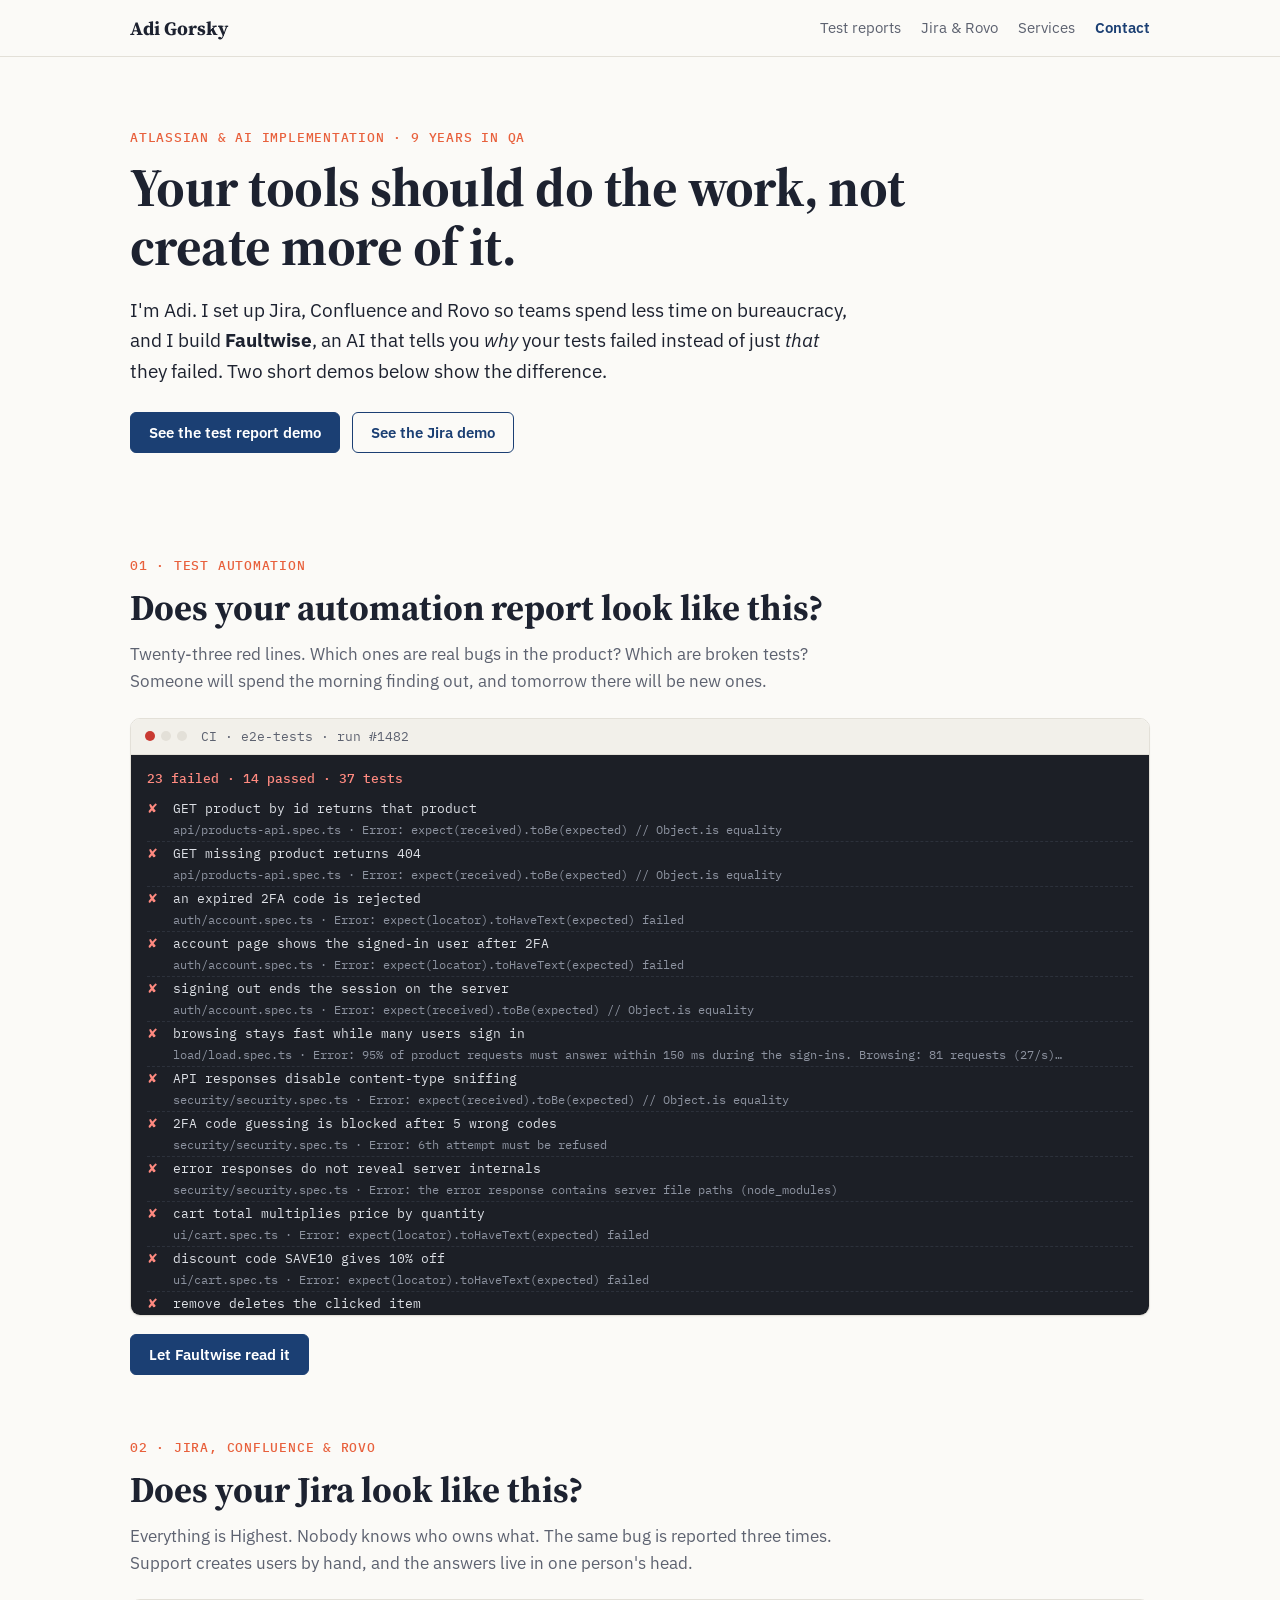
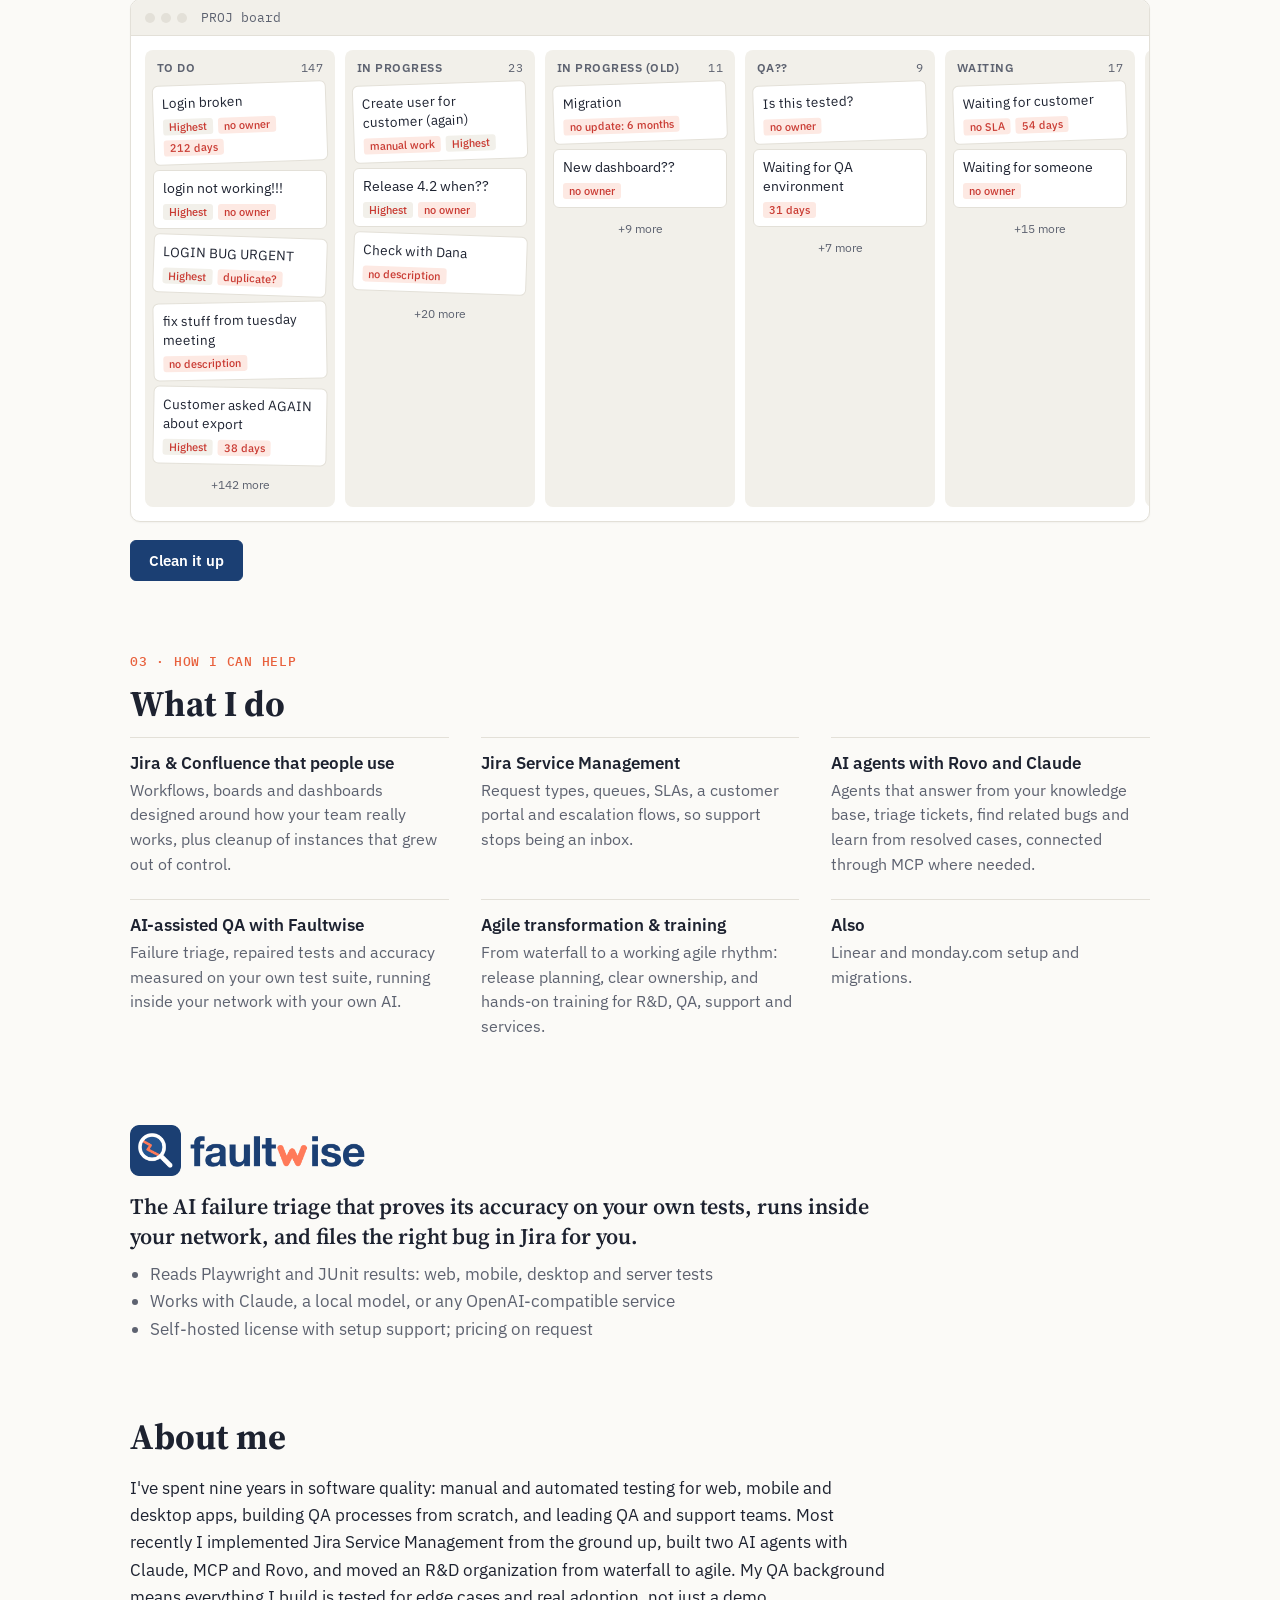
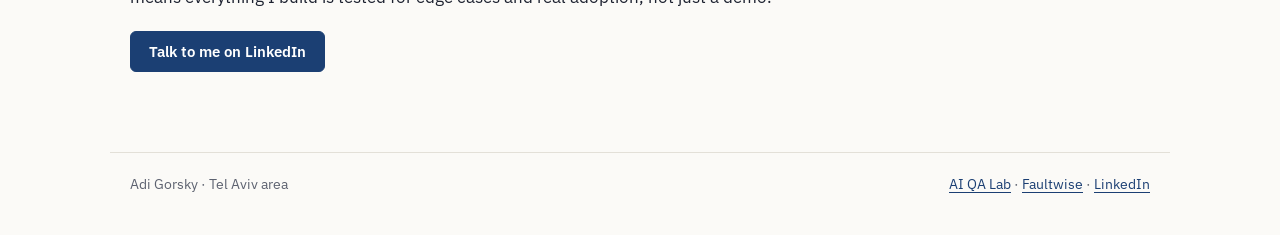
==== index.html @ d82c88b4 "Personal site: test report and Jira demos, services, Faultwise Co-Authored-By: Claude Opus 5.5 <nore" ====
<!doctype html>
<html lang="en">
<head>
  <meta charset="utf-8">
  <meta name="viewport" content="width=device-width, initial-scale=1">
  <title>Adi Gorsky · Atlassian & AI implementation</title>
  <meta name="description" content="I set up Jira, Confluence and Rovo so teams spend less time on bureaucracy, and I build Faultwise, an AI that tells you why your tests failed.">
  <link rel="icon" href="img/faultwise-icon.png">
  <link rel="preconnect" href="https://fonts.googleapis.com">
  <link rel="preconnect" href="https://fonts.gstatic.com" crossorigin>
  <link href="https://fonts.googleapis.com/css2?family=Source+Serif+4:opsz,wght@8..60,600;8..60,700&family=IBM+Plex+Sans:wght@400;500;600&family=IBM+Plex+Mono:wght@400;500&display=swap" rel="stylesheet">
  <link rel="stylesheet" href="css/site.css">
</head>
<body>
  <header class="top">
    <div class="wrap top-inner">
      <a class="name" href="#top">Adi Gorsky</a>
      <nav aria-label="Sections">
        <a href="#tests">Test reports</a>
        <a href="#jira">Jira &amp; Rovo</a>
        <a href="#services">Services</a>
        <a class="contact-link" href="https://www.linkedin.com/in/adi-gorsky-6319bb14b/" target="_blank" rel="noopener">Contact</a>
      </nav>
    </div>
  </header>

  <main id="top">
    <section class="hero wrap">
      <p class="kicker">Atlassian &amp; AI implementation · 9 years in QA</p>
      <h1>Your tools should do the work, not create more of it.</h1>
      <p class="lede">I'm Adi. I set up Jira, Confluence and Rovo so teams spend less time on bureaucracy, and I build <b>Faultwise</b>, an AI that tells you <i>why</i> your tests failed instead of just <i>that</i> they failed. Two short demos below show the difference.</p>
      <div class="hero-actions">
        <a class="btn" href="#tests">See the test report demo</a>
        <a class="btn ghost" href="#jira">See the Jira demo</a>
      </div>
    </section>

    <!-- ============ Demo 1: test reports ============ -->
    <section id="tests" class="demo wrap" aria-labelledby="tests-title">
      <p class="step">01 · Test automation</p>
      <h2 id="tests-title">Does your automation report look like this?</h2>
      <p class="intro" id="tests-intro">Twenty-three red lines. Which ones are real bugs in the product? Which are broken tests? Someone will spend the morning finding out, and tomorrow there will be new ones.</p>

      <div class="panel report" id="report">
        <div class="panel-bar">
          <span class="dot red"></span><span class="dot"></span><span class="dot"></span>
          <span class="panel-title" id="report-title">CI · e2e-tests · run #1482</span>
        </div>
        <div class="report-body" id="report-body" aria-live="polite"></div>
      </div>

      <div class="demo-actions">
        <button class="btn" id="triage-btn" type="button">Let Faultwise read it</button>
        <button class="btn ghost" id="raw-btn" type="button" hidden>Show the raw report again</button>
      </div>

      <div class="outcome" id="tests-outcome" hidden>
        <p><b>What changed:</b> every failure now has an owner and a next step. Real product bugs go to the developers with the evidence and a suggested fix. Broken tests are repaired automatically and re-run, so a person only reviews the fix.</p>
        <p class="note">These are the real results from my <a href="https://adidagross.github.io/ai-qa-lab/" target="_blank" rel="noopener">AI QA Lab</a> demo project: 23 of 23 failures classified correctly against an answer key, and 8 of 8 broken tests repaired and passing. Ticket numbers are illustrative.</p>
      </div>
    </section>

    <!-- ============ Demo 2: Jira ============ -->
    <section id="jira" class="demo wrap" aria-labelledby="jira-title">
      <p class="step">02 · Jira, Confluence &amp; Rovo</p>
      <h2 id="jira-title">Does your Jira look like this?</h2>
      <p class="intro" id="jira-intro">Everything is Highest. Nobody knows who owns what. The same bug is reported three times. Support creates users by hand, and the answers live in one person's head.</p>

      <div class="panel jira" id="jira-panel">
        <div class="panel-bar">
          <span class="dot"></span><span class="dot"></span><span class="dot"></span>
          <span class="panel-title" id="jira-title-bar">PROJ board</span>
          <div class="tabs" id="jira-tabs" role="tablist" hidden>
            <button role="tab" aria-selected="true" data-tab="board">Board</button>
            <button role="tab" aria-selected="false" data-tab="rules">Automations</button>
            <button role="tab" aria-selected="false" data-tab="kb">Confluence</button>
            <button role="tab" aria-selected="false" data-tab="rovo">Rovo</button>
          </div>
        </div>
        <div class="jira-body" id="jira-body" aria-live="polite"></div>
      </div>
      <p class="swipe">Swipe the board sideways to see every column.</p>

      <div class="demo-actions">
        <button class="btn" id="clean-btn" type="button">Clean it up</button>
        <button class="btn ghost" id="messy-btn" type="button" hidden>Show the messy board again</button>
      </div>

      <div class="outcome" id="jira-outcome" hidden>
        <p><b>What changed:</b> a clear workflow with owners and limits on work in progress, rules that do the routine work, a knowledge base people actually keep up to date, and Rovo agents that answer customers and spot duplicates before anyone has to.</p>
        <p class="note">Modeled on a real Jira Service Management, Confluence and Rovo setup I built for a B2B SaaS company with about 100 R&amp;D users and a 10-person support team. Board contents are demo data.</p>
      </div>
    </section>

    <!-- ============ Services ============ -->
    <section id="services" class="wrap services" aria-labelledby="services-title">
      <p class="step">03 · How I can help</p>
      <h2 id="services-title">What I do</h2>
      <div class="service-grid">
        <article>
          <h3>Jira &amp; Confluence that people use</h3>
          <p>Workflows, boards and dashboards designed around how your team really works, plus cleanup of instances that grew out of control.</p>
        </article>
        <article>
          <h3>Jira Service Management</h3>
          <p>Request types, queues, SLAs, a customer portal and escalation flows, so support stops being an inbox.</p>
        </article>
        <article>
          <h3>AI agents with Rovo and Claude</h3>
          <p>Agents that answer from your knowledge base, triage tickets, find related bugs and learn from resolved cases, connected through MCP where needed.</p>
        </article>
        <article>
          <h3>AI-assisted QA with Faultwise</h3>
          <p>Failure triage, repaired tests and accuracy measured on your own test suite, running inside your network with your own AI.</p>
        </article>
        <article>
          <h3>Agile transformation &amp; training</h3>
          <p>From waterfall to a working agile rhythm: release planning, clear ownership, and hands-on training for R&amp;D, QA, support and services.</p>
        </article>
        <article>
          <h3>Also</h3>
          <p>Linear and monday.com setup and migrations.</p>
        </article>
      </div>
    </section>

    <!-- ============ Faultwise ============ -->
    <section class="wrap product" aria-labelledby="product-title">
      <a href="https://github.com/faultwise" target="_blank" rel="noopener" class="product-logo">
        <picture>
          <source media="(prefers-color-scheme: dark)" srcset="img/faultwise-logo-dark.png">
          <img src="img/faultwise-logo.png" alt="Faultwise" width="240" height="51">
        </picture>
      </a>
      <h2 id="product-title" class="visually-hidden">Faultwise</h2>
      <p class="product-line">The AI failure triage that proves its accuracy on your own tests, runs inside your network, and files the right bug in Jira for you.</p>
      <ul class="facts">
        <li>Reads Playwright and JUnit results: web, mobile, desktop and server tests</li>
        <li>Works with Claude, a local model, or any OpenAI-compatible service</li>
        <li>Self-hosted license with setup support; pricing on request</li>
      </ul>
    </section>

    <!-- ============ About & contact ============ -->
    <section class="wrap about" aria-labelledby="about-title">
      <h2 id="about-title">About me</h2>
      <p>I've spent nine years in software quality: manual and automated testing for web, mobile and desktop apps, building QA processes from scratch, and leading QA and support teams. Most recently I implemented Jira Service Management from the ground up, built two AI agents with Claude, MCP and Rovo, and moved an R&amp;D organization from waterfall to agile. My QA background means everything I build is tested for edge cases and real adoption, not just a demo.</p>
      <p class="cta"><a class="btn" href="https://www.linkedin.com/in/adi-gorsky-6319bb14b/" target="_blank" rel="noopener">Talk to me on LinkedIn</a></p>
    </section>
  </main>

  <footer class="wrap footer">
    <span>Adi Gorsky · Tel Aviv area</span>
    <span><a href="https://adidagross.github.io/ai-qa-lab/" target="_blank" rel="noopener">AI QA Lab</a> · <a href="https://github.com/faultwise" target="_blank" rel="noopener">Faultwise</a> · <a href="https://www.linkedin.com/in/adi-gorsky-6319bb14b/" target="_blank" rel="noopener">LinkedIn</a></span>
  </footer>

  <script src="js/report-data.js"></script>
  <script src="js/app.js"></script>
</body>
</html>
---- css/site.css ----
:root {
  --paper: #fbfaf7; --ink: #1d2230; --muted: #5d6270; --rule: #e3e0d8; --soft: #f2f0ea; --card: #ffffff;
  --navy: #1b3f73; --navy-2: #24548f; --coral: #e8603c; --coral-soft: #fde9e3;
  --red: #c93a32; --amber: #a86400; --green: #2c7a4b; --blue: #2d5ea8;
  --term: #1c1f26; --term-ink: #dde0e6; --term-dim: #8d93a0;
  --serif: "Source Serif 4", Georgia, serif;
  --sans: "IBM Plex Sans", system-ui, -apple-system, "Segoe UI", sans-serif;
  --mono: "IBM Plex Mono", ui-monospace, Menlo, monospace;
}
@media (prefers-color-scheme: dark) {
  :root:not([data-theme="light"]) {
    --paper: #14161b; --ink: #e8e6e1; --muted: #a2a5ad; --rule: #2c2f37; --soft: #1d2027; --card: #1a1d23;
    --navy: #8fb3ef; --navy-2: #6f97d8; --coral: #ff8a68; --coral-soft: #3a231d;
    --red: #f08a83; --amber: #e0b45c; --green: #7cc49a; --blue: #8fb3ef; --term: #0e1014;
  }
}
:root[data-theme="dark"] {
  --paper: #14161b; --ink: #e8e6e1; --muted: #a2a5ad; --rule: #2c2f37; --soft: #1d2027; --card: #1a1d23;
  --navy: #8fb3ef; --navy-2: #6f97d8; --coral: #ff8a68; --coral-soft: #3a231d;
  --red: #f08a83; --amber: #e0b45c; --green: #7cc49a; --blue: #8fb3ef; --term: #0e1014;
}

* { box-sizing: border-box; }
[hidden] { display: none !important; }
html { scroll-behavior: smooth; }
@media (prefers-reduced-motion: reduce) { html { scroll-behavior: auto; } * { animation: none !important; transition: none !important; } }
body { margin: 0; background: var(--paper); color: var(--ink); font: 17px/1.6 var(--sans); }
a { color: var(--navy); text-underline-offset: 3px; }
.wrap { max-width: 1060px; margin: 0 auto; padding: 0 20px; }
.visually-hidden { position: absolute; width: 1px; height: 1px; overflow: hidden; clip: rect(0 0 0 0); }

/* Header */
.top { border-bottom: 1px solid var(--rule); position: sticky; top: 0; z-index: 5; background: color-mix(in srgb, var(--paper) 92%, transparent); backdrop-filter: blur(6px); }
.top-inner { display: flex; justify-content: space-between; align-items: center; height: 56px; gap: 16px; }
.name { font: 700 19px var(--serif); color: var(--ink); text-decoration: none; }
nav { display: flex; gap: 20px; font-size: 15px; }
nav a { color: var(--muted); text-decoration: none; }
nav a:hover { color: var(--ink); }
nav .contact-link { color: var(--navy); font-weight: 600; }
@media (max-width: 640px) { nav a:not(.contact-link) { display: none; } }

/* Buttons */
.btn { display: inline-block; font: 600 15px var(--sans); color: #fff; background: var(--navy); border: 1px solid var(--navy); border-radius: 6px; padding: 10px 18px; text-decoration: none; cursor: pointer; }
.btn:hover { filter: brightness(1.1); }
.btn.ghost { color: var(--navy); background: transparent; }
.btn:focus-visible, a:focus-visible, [role="tab"]:focus-visible { outline: 2px solid var(--coral); outline-offset: 2px; }
.btn:disabled { opacity: .55; cursor: progress; }
@media (prefers-color-scheme: dark) { :root:not([data-theme="light"]) .btn:not(.ghost) { color: #10131a; } }

/* Hero */
.hero { padding: 72px 20px 40px; }
.kicker, .step { font: 500 13px var(--mono); color: var(--coral); text-transform: uppercase; letter-spacing: .06em; margin: 0 0 12px; }
h1 { font: 700 clamp(34px, 5.5vw, 54px)/1.1 var(--serif); margin: 0 0 18px; max-width: 820px; letter-spacing: -.01em; }
.lede { font-size: 19px; max-width: 720px; color: var(--ink); margin: 0 0 26px; }
.hero-actions { display: flex; gap: 12px; flex-wrap: wrap; }

/* Demo sections */
.demo { padding-top: 64px; scroll-margin-top: 60px; }
h2 { font: 700 clamp(26px, 3.6vw, 36px)/1.2 var(--serif); margin: 0 0 12px; }
.intro { max-width: 720px; color: var(--muted); margin: 0 0 22px; transition: color .3s; }
.intro.solved { color: var(--ink); }
.demo-actions { display: flex; gap: 12px; margin: 18px 0 0; flex-wrap: wrap; }
.outcome { max-width: 760px; margin-top: 20px; padding: 14px 18px; border-left: 3px solid var(--green); background: var(--soft); }
.outcome p { margin: 0 0 8px; }
.note { font-size: 14px; color: var(--muted); margin-bottom: 0 !important; }

.panel { border: 1px solid var(--rule); border-radius: 10px; overflow: hidden; background: var(--card); box-shadow: 0 1px 2px rgba(0,0,0,.04); }
.panel-bar { display: flex; align-items: center; gap: 6px; padding: 9px 14px; border-bottom: 1px solid var(--rule); background: var(--soft); flex-wrap: wrap; }
.dot { width: 10px; height: 10px; border-radius: 50%; background: var(--rule); }
.dot.red { background: var(--red); }
.panel-title { font: 13px var(--mono); color: var(--muted); margin-left: 8px; flex: 1; }

/* ---- Report demo ---- */
.report-body { max-height: 560px; overflow-y: auto; }
.raw { background: var(--term); color: var(--term-ink); font: 13px/1.6 var(--mono); padding: 14px 16px; min-height: 420px; }
.raw .sum { color: #ff8a80; font-weight: 500; margin-bottom: 8px; }
.raw .line { display: grid; grid-template-columns: 18px minmax(0, 1fr) auto; gap: 8px; padding: 2px 0; border-bottom: 1px dashed #2c313b; }
.raw .x { color: #ff8a80; }
.raw .t { white-space: nowrap; overflow: hidden; text-overflow: ellipsis; }
.raw .e { display: block; color: var(--term-dim); font-size: 12px; white-space: nowrap; overflow: hidden; text-overflow: ellipsis; }
.raw .tag { font: 600 11px var(--sans); padding: 1px 7px; border-radius: 3px; align-self: start; margin-top: 2px; opacity: 0; transform: translateX(6px); transition: opacity .25s, transform .25s; }
.raw .tag.show { opacity: 1; transform: none; }
.raw .tag.bug { background: #5a2420; color: #ffb4a8; }
.raw .tag.test { background: #3d3418; color: #ffd98a; }
.raw .line.scan { background: #262b35; }

.triaged { padding: 18px; }
.counts { display: grid; grid-template-columns: repeat(3, minmax(0, 1fr)); gap: 12px; margin-bottom: 18px; }
.count { border: 1px solid var(--rule); border-radius: 8px; padding: 12px 14px; }
.count b { display: block; font: 700 28px var(--serif); }
.count span { font-size: 13px; color: var(--muted); }
.count.bug b { color: var(--red); } .count.test b { color: var(--amber); } .count.ok b { color: var(--green); }
@media (max-width: 640px) { .counts { grid-template-columns: 1fr; } }
.group h3 { font: 600 15px var(--sans); margin: 16px 0 8px; display: flex; align-items: baseline; gap: 8px; }
.group h3 small { font-weight: 400; color: var(--muted); }
.item { display: grid; grid-template-columns: 86px minmax(0, 1fr) auto; gap: 12px; align-items: start; padding: 10px 0; border-top: 1px solid var(--rule); font-size: 15px; }
.item:first-of-type { border-top: 0; }
.sev { font: 600 11px var(--mono); text-transform: uppercase; padding: 2px 6px; border-radius: 3px; text-align: center; }
.sev.critical { background: var(--red); color: #fff; } .sev.high { background: var(--coral-soft); color: var(--red); }
.sev.medium { background: var(--soft); color: var(--amber); } .sev.low { background: var(--soft); color: var(--muted); }
.sev.fixed { background: var(--soft); color: var(--green); }
.item .what b { display: block; font-weight: 600; }
.item .what span { color: var(--muted); }
.pill { font: 500 12px var(--mono); white-space: nowrap; color: var(--blue); border: 1px solid var(--rule); border-radius: 999px; padding: 1px 9px; }
.pill.ok { color: var(--green); }
@media (max-width: 640px) { .item { grid-template-columns: 1fr; gap: 4px; } .sev { justify-self: start; } }

/* ---- Jira demo ---- */
.tabs { display: flex; gap: 2px; }
.tabs button { font: 500 13px var(--sans); background: none; border: 0; border-radius: 5px; padding: 5px 10px; color: var(--muted); cursor: pointer; }
.tabs button[aria-selected="true"] { background: var(--card); color: var(--ink); box-shadow: 0 0 0 1px var(--rule); }
.jira-body { padding: 14px; overflow-x: auto; min-height: 440px; }
.board { display: grid; grid-auto-flow: column; grid-auto-columns: minmax(190px, 1fr); gap: 10px; min-width: 900px; }
.col { background: var(--soft); border-radius: 8px; padding: 8px; }
.col h4 { font: 600 12px var(--sans); text-transform: uppercase; letter-spacing: .04em; color: var(--muted); margin: 2px 4px 8px; display: flex; justify-content: space-between; }
.col h4 .wip { font-weight: 400; text-transform: none; }
.card { background: var(--card); border: 1px solid var(--rule); border-radius: 6px; padding: 8px 9px; margin-bottom: 7px; font-size: 13.5px; line-height: 1.4; }
.card .key { font: 11px var(--mono); color: var(--muted); }
.card .meta { display: flex; flex-wrap: wrap; gap: 5px; margin-top: 6px; align-items: center; }
.chip { font: 500 11px var(--sans); padding: 1px 6px; border-radius: 3px; background: var(--soft); color: var(--muted); }
.chip.bad { background: var(--coral-soft); color: var(--red); }
.chip.prio { color: var(--red); }
.chip.good { color: var(--green); }
.chip.auto { color: var(--blue); }
.avatar { width: 20px; height: 20px; border-radius: 50%; font: 600 10px/20px var(--sans); text-align: center; color: #fff; margin-left: auto; }
.messy .card { transform: rotate(var(--tilt, 0deg)); }
.messy .more { text-align: center; font-size: 12px; color: var(--muted); padding: 4px; }

.rules { display: grid; gap: 10px; max-width: 860px; }
.rule { display: grid; grid-template-columns: 130px minmax(0, 1fr); border: 1px solid var(--rule); border-radius: 8px; overflow: hidden; font-size: 14.5px; }
.rule .rname { background: var(--soft); padding: 10px 12px; font-weight: 600; font-size: 13px; }
.rule .flow { padding: 10px 12px; display: grid; gap: 4px; }
.rule .flow div::before { font: 600 11px var(--mono); display: inline-block; width: 46px; color: var(--muted); }
.rule .w::before { content: "WHEN"; } .rule .i::before { content: "IF"; } .rule .th::before { content: "THEN"; color: var(--green) !important; }
@media (max-width: 640px) { .rule { grid-template-columns: 1fr; } }

.kb { max-width: 780px; font-size: 15px; }
.kb .crumbs { font-size: 12px; color: var(--muted); }
.kb h3 { font: 700 22px var(--serif); margin: 4px 0 6px; }
.kb .byline { font-size: 13px; color: var(--muted); margin-bottom: 12px; display: flex; gap: 8px; flex-wrap: wrap; align-items: center; }
.kb ol { padding-left: 20px; } .kb li { margin: 4px 0; }
.kb .callout { border-left: 3px solid var(--blue); background: var(--soft); padding: 8px 12px; font-size: 14px; }

.chat { max-width: 680px; display: grid; gap: 10px; font-size: 15px; }
.chat .who { font: 600 12px var(--sans); color: var(--muted); margin-bottom: 2px; }
.msg { padding: 10px 13px; border-radius: 10px; max-width: 88%; opacity: 0; transform: translateY(4px); transition: opacity .3s, transform .3s; }
.msg.show { opacity: 1; transform: none; }
.msg.user { background: var(--soft); justify-self: end; border-bottom-right-radius: 3px; }
.msg.agent { border: 1px solid var(--rule); border-bottom-left-radius: 3px; }
.msg.agent .src { display: block; font-size: 12px; color: var(--blue); margin-top: 6px; }
.chat .sep { font: 12px var(--mono); color: var(--muted); text-align: center; margin: 6px 0; }

.swipe { display: none; font-size: 13px; color: var(--muted); margin: 8px 0 0; }
@media (max-width: 900px) { .swipe { display: block; } }

/* Services, product, about */
.services, .product, .about { padding-top: 72px; scroll-margin-top: 60px; }
.service-grid { display: grid; grid-template-columns: repeat(auto-fit, minmax(280px, 1fr)); gap: 8px 32px; margin-top: 10px; }
.service-grid article { border-top: 1px solid var(--rule); padding: 14px 0; }
.service-grid h3 { font: 600 17px var(--sans); margin: 0 0 4px; }
.service-grid p { margin: 0; color: var(--muted); font-size: 15.5px; }
.product-logo img { display: block; width: 240px; max-width: 70vw; height: auto; }
.product-line { font: 600 22px/1.35 var(--serif); max-width: 760px; margin: 16px 0 10px; }
.facts { color: var(--muted); padding-left: 20px; margin: 0; }
.about p { max-width: 760px; }
.cta { margin-top: 20px; }
.footer { display: flex; justify-content: space-between; flex-wrap: wrap; gap: 8px; margin-top: 80px; padding-top: 20px; padding-bottom: 40px; border-top: 1px solid var(--rule); font-size: 14px; color: var(--muted); }
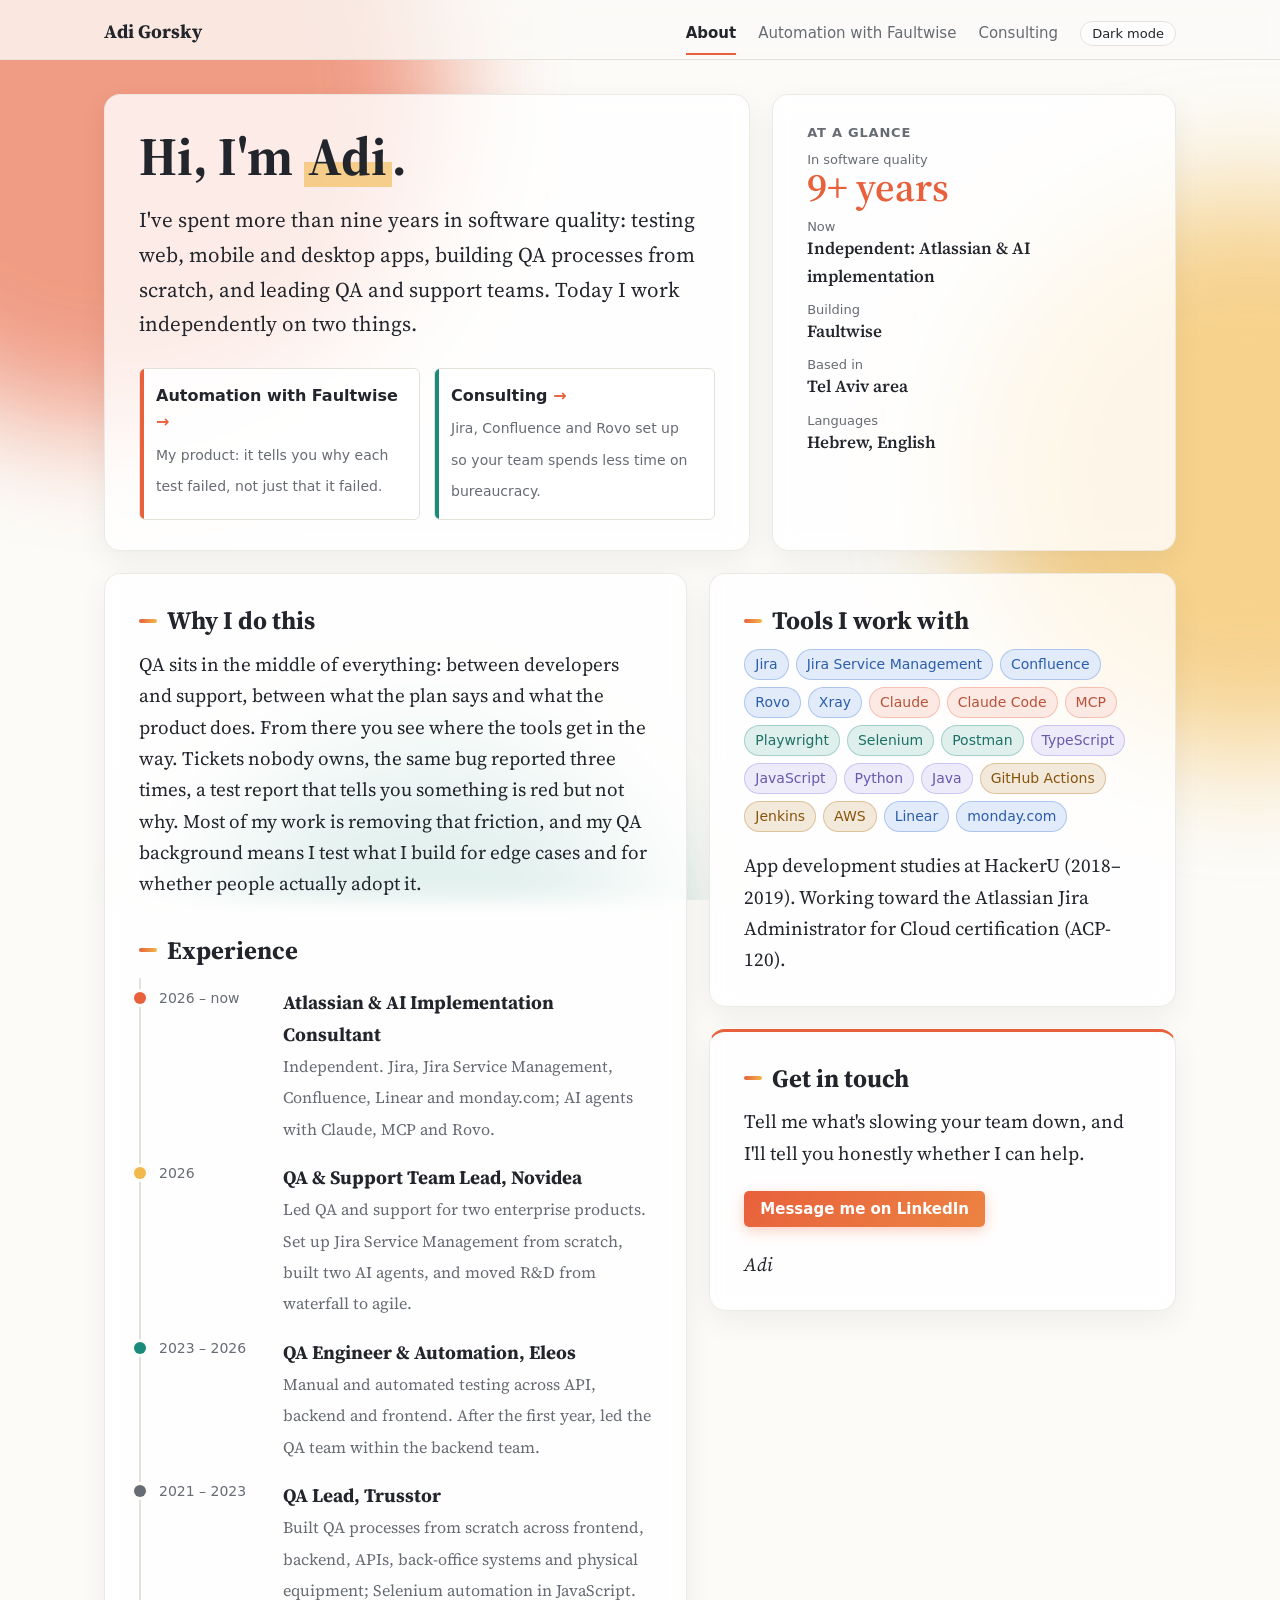
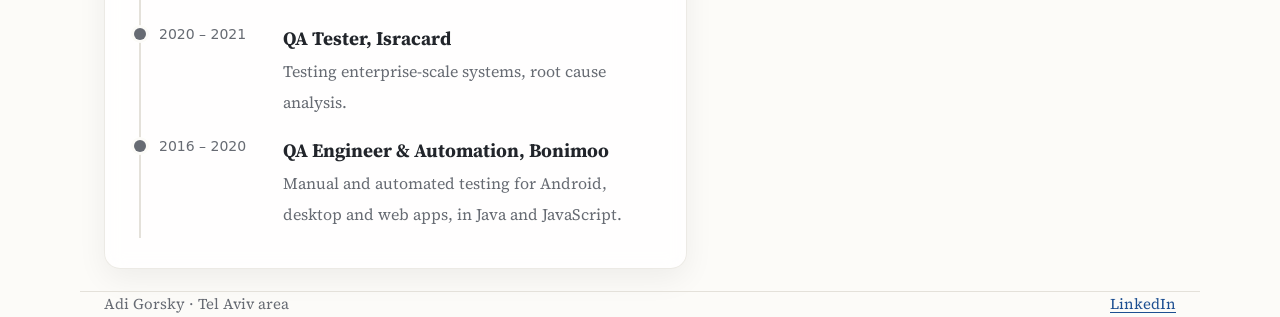
==== commit b19810eb: "Split the site into About, Faultwise and Consulting pages Page transitions, smooth demo toggles and " ====
--- a/index.html
+++ b/index.html
@@ -3,158 +3,104 @@
 <head>
   <meta charset="utf-8">
   <meta name="viewport" content="width=device-width, initial-scale=1">
-  <title>Adi Gorsky · Atlassian & AI implementation</title>
-  <meta name="description" content="I set up Jira, Confluence and Rovo so teams spend less time on bureaucracy, and I build Faultwise, an AI that tells you why your tests failed.">
+  <title>Adi Gorsky · About</title>
+  <meta name="description" content="Adi Gorsky: nine years in software quality, now helping teams with Jira, Confluence and AI agents, and building Faultwise.">
+  <script>
+    try { const t = localStorage.getItem("theme"); if (t) document.documentElement.dataset.theme = t; } catch {}
+    // Browsers without cross-page transitions (or a page opened as a local file) get a simple fade instead
+    if (!("onpagereveal" in window) || location.protocol === "file:") document.documentElement.classList.add("fx-fallback");
+    // Back and forward buttons get a plain fade; only a click on a card grows it into the page
+    const markBack = (type, e) => { if (e.viewTransition && type === "traverse") e.viewTransition.types.add("back"); };
+    addEventListener("pageswap", (e) => markBack(e.activation && e.activation.navigationType, e));
+    addEventListener("pagereveal", (e) => markBack(window.navigation && navigation.activation && navigation.activation.navigationType, e));
+  </script>
   <link rel="icon" href="img/faultwise-icon.png">
   <link rel="preconnect" href="https://fonts.googleapis.com">
   <link rel="preconnect" href="https://fonts.gstatic.com" crossorigin>
-  <link href="https://fonts.googleapis.com/css2?family=Source+Serif+4:opsz,wght@8..60,600;8..60,700&family=IBM+Plex+Sans:wght@400;500;600&family=IBM+Plex+Mono:wght@400;500&display=swap" rel="stylesheet">
+  <link href="https://fonts.googleapis.com/css2?family=Source+Serif+4:ital,opsz,wght@0,8..60,400;0,8..60,600;0,8..60,700;1,8..60,400&family=IBM+Plex+Mono:wght@400;500&display=swap" rel="stylesheet">
   <link rel="stylesheet" href="css/site.css">
 </head>
-<body>
+<body class="page-about">
+  <div class="bg" aria-hidden="true"><div class="bg-layer"><span></span><span></span><span></span></div></div>
   <header class="top">
-    <div class="wrap top-inner">
-      <a class="name" href="#top">Adi Gorsky</a>
-      <nav aria-label="Sections">
-        <a href="#tests">Test reports</a>
-        <a href="#jira">Jira &amp; Rovo</a>
-        <a href="#services">Services</a>
-        <a class="contact-link" href="https://www.linkedin.com/in/adi-gorsky-6319bb14b/" target="_blank" rel="noopener">Contact</a>
-      </nav>
+    <div class="top-inner">
+      <a class="name" href="index.html">Adi Gorsky</a>
+      <div class="top-right">
+        <nav class="tabs-nav" aria-label="Pages">
+          <a href="index.html" aria-current="page">About</a>
+          <a href="faultwise.html">Automation with Faultwise</a>
+          <a href="consulting.html">Consulting</a>
+        </nav>
+        <button class="theme-toggle" id="theme-toggle" type="button">Dark mode</button>
+      </div>
     </div>
   </header>
 
-  <main id="top">
-    <section class="hero wrap">
-      <p class="kicker">Atlassian &amp; AI implementation · 9 years in QA</p>
-      <h1>Your tools should do the work, not create more of it.</h1>
-      <p class="lede">I'm Adi. I set up Jira, Confluence and Rovo so teams spend less time on bureaucracy, and I build <b>Faultwise</b>, an AI that tells you <i>why</i> your tests failed instead of just <i>that</i> they failed. Two short demos below show the difference.</p>
-      <div class="hero-actions">
-        <a class="btn" href="#tests">See the test report demo</a>
-        <a class="btn ghost" href="#jira">See the Jira demo</a>
+  <main class="wrap">
+    <section class="hero">
+      <div class="sheet">
+        <h1>Hi, I'm <span class="mark">Adi</span>.</h1>
+        <p class="opening">I've spent more than nine years in software quality: testing web, mobile and desktop apps, building QA processes from scratch, and leading QA and support teams. Today I work independently on two things.</p>
+        <div class="next">
+          <a href="faultwise.html"><b>Automation with Faultwise</b><span>My product: it tells you why each test failed, not just that it failed.</span></a>
+          <a href="consulting.html"><b>Consulting</b><span>Jira, Confluence and Rovo set up so your team spends less time on bureaucracy.</span></a>
+        </div>
       </div>
+      <aside class="sheet facts-card" aria-label="At a glance">
+        <h3>At a glance</h3>
+        <dl>
+          <div><dt>In software quality</dt><dd class="big">9+ years</dd></div>
+          <div><dt>Now</dt><dd>Independent: Atlassian &amp; AI implementation</dd></div>
+          <div><dt>Building</dt><dd>Faultwise</dd></div>
+          <div><dt>Based in</dt><dd>Tel Aviv area</dd></div>
+          <div><dt>Languages</dt><dd>Hebrew, English</dd></div>
+        </dl>
+      </aside>
     </section>
 
-    <!-- ============ Demo 1: test reports ============ -->
-    <section id="tests" class="demo wrap" aria-labelledby="tests-title">
-      <p class="step">01 · Test automation</p>
-      <h2 id="tests-title">Does your automation report look like this?</h2>
-      <p class="intro" id="tests-intro">Twenty-three red lines. Which ones are real bugs in the product? Which are broken tests? Someone will spend the morning finding out, and tomorrow there will be new ones.</p>
+    <div class="grid-2 stack">
+      <section class="sheet">
+        <h2>Why I do this</h2>
+        <p>QA sits in the middle of everything: between developers and support, between what the plan says and what the product does. From there you see where the tools get in the way. Tickets nobody owns, the same bug reported three times, a test report that tells you something is red but not why. Most of my work is removing that friction, and my QA background means I test what I build for edge cases and for whether people actually adopt it.</p>
 
-      <div class="panel report" id="report">
-        <div class="panel-bar">
-          <span class="dot red"></span><span class="dot"></span><span class="dot"></span>
-          <span class="panel-title" id="report-title">CI · e2e-tests · run #1482</span>
-        </div>
-        <div class="report-body" id="report-body" aria-live="polite"></div>
+        <h2 style="margin-top:34px">Experience</h2>
+        <ul class="cv">
+          <li><span class="when">2026 – now</span><span class="role"><b>Atlassian &amp; AI Implementation Consultant</b><span>Independent. Jira, Jira Service Management, Confluence, Linear and monday.com; AI agents with Claude, MCP and Rovo.</span></span></li>
+          <li><span class="when">2026</span><span class="role"><b>QA &amp; Support Team Lead, Novidea</b><span>Led QA and support for two enterprise products. Set up Jira Service Management from scratch, built two AI agents, and moved R&amp;D from waterfall to agile.</span></span></li>
+          <li><span class="when">2023 – 2026</span><span class="role"><b>QA Engineer &amp; Automation, Eleos</b><span>Manual and automated testing across API, backend and frontend. After the first year, led the QA team within the backend team.</span></span></li>
+          <li><span class="when">2021 – 2023</span><span class="role"><b>QA Lead, Trusstor</b><span>Built QA processes from scratch across frontend, backend, APIs, back-office systems and physical equipment; Selenium automation in JavaScript.</span></span></li>
+          <li><span class="when">2020 – 2021</span><span class="role"><b>QA Tester, Isracard</b><span>Testing enterprise-scale systems, root cause analysis.</span></span></li>
+          <li><span class="when">2016 – 2020</span><span class="role"><b>QA Engineer &amp; Automation, Bonimoo</b><span>Manual and automated testing for Android, desktop and web apps, in Java and JavaScript.</span></span></li>
+        </ul>
+      </section>
+
+      <div class="stack" style="margin:0">
+        <section class="sheet">
+          <h2>Tools I work with</h2>
+          <ul class="tools">
+            <li class="atl">Jira</li><li class="atl">Jira Service Management</li><li class="atl">Confluence</li><li class="atl">Rovo</li><li class="atl">Xray</li>
+            <li class="ai">Claude</li><li class="ai">Claude Code</li><li class="ai">MCP</li>
+            <li class="qa">Playwright</li><li class="qa">Selenium</li><li class="qa">Postman</li>
+            <li class="dev">TypeScript</li><li class="dev">JavaScript</li><li class="dev">Python</li><li class="dev">Java</li>
+            <li class="ops">GitHub Actions</li><li class="ops">Jenkins</li><li class="ops">AWS</li>
+            <li class="atl">Linear</li><li class="atl">monday.com</li>
+          </ul>
+          <p>App development studies at HackerU (2018–2019). Working toward the Atlassian Jira Administrator for Cloud certification (ACP-120).</p>
+        </section>
+        <section class="sheet contact-card">
+          <h2>Get in touch</h2>
+          <p>Tell me what's slowing your team down, and I'll tell you honestly whether I can help.</p>
+          <a class="btn" href="https://www.linkedin.com/in/adi-gorsky-6319bb14b/" target="_blank" rel="noopener">Message me on LinkedIn</a>
+          <p class="sign">Adi</p>
+        </section>
       </div>
-
-      <div class="demo-actions">
-        <button class="btn" id="triage-btn" type="button">Let Faultwise read it</button>
-        <button class="btn ghost" id="raw-btn" type="button" hidden>Show the raw report again</button>
-      </div>
-
-      <div class="outcome" id="tests-outcome" hidden>
-        <p><b>What changed:</b> every failure now has an owner and a next step. Real product bugs go to the developers with the evidence and a suggested fix. Broken tests are repaired automatically and re-run, so a person only reviews the fix.</p>
-        <p class="note">These are the real results from my <a href="https://adidagross.github.io/ai-qa-lab/" target="_blank" rel="noopener">AI QA Lab</a> demo project: 23 of 23 failures classified correctly against an answer key, and 8 of 8 broken tests repaired and passing. Ticket numbers are illustrative.</p>
-      </div>
-    </section>
-
-    <!-- ============ Demo 2: Jira ============ -->
-    <section id="jira" class="demo wrap" aria-labelledby="jira-title">
-      <p class="step">02 · Jira, Confluence &amp; Rovo</p>
-      <h2 id="jira-title">Does your Jira look like this?</h2>
-      <p class="intro" id="jira-intro">Everything is Highest. Nobody knows who owns what. The same bug is reported three times. Support creates users by hand, and the answers live in one person's head.</p>
-
-      <div class="panel jira" id="jira-panel">
-        <div class="panel-bar">
-          <span class="dot"></span><span class="dot"></span><span class="dot"></span>
-          <span class="panel-title" id="jira-title-bar">PROJ board</span>
-          <div class="tabs" id="jira-tabs" role="tablist" hidden>
-            <button role="tab" aria-selected="true" data-tab="board">Board</button>
-            <button role="tab" aria-selected="false" data-tab="rules">Automations</button>
-            <button role="tab" aria-selected="false" data-tab="kb">Confluence</button>
-            <button role="tab" aria-selected="false" data-tab="rovo">Rovo</button>
-          </div>
-        </div>
-        <div class="jira-body" id="jira-body" aria-live="polite"></div>
-      </div>
-      <p class="swipe">Swipe the board sideways to see every column.</p>
-
-      <div class="demo-actions">
-        <button class="btn" id="clean-btn" type="button">Clean it up</button>
-        <button class="btn ghost" id="messy-btn" type="button" hidden>Show the messy board again</button>
-      </div>
-
-      <div class="outcome" id="jira-outcome" hidden>
-        <p><b>What changed:</b> a clear workflow with owners and limits on work in progress, rules that do the routine work, a knowledge base people actually keep up to date, and Rovo agents that answer customers and spot duplicates before anyone has to.</p>
-        <p class="note">Modeled on a real Jira Service Management, Confluence and Rovo setup I built for a B2B SaaS company with about 100 R&amp;D users and a 10-person support team. Board contents are demo data.</p>
-      </div>
-    </section>
-
-    <!-- ============ Services ============ -->
-    <section id="services" class="wrap services" aria-labelledby="services-title">
-      <p class="step">03 · How I can help</p>
-      <h2 id="services-title">What I do</h2>
-      <div class="service-grid">
-        <article>
-          <h3>Jira &amp; Confluence that people use</h3>
-          <p>Workflows, boards and dashboards designed around how your team really works, plus cleanup of instances that grew out of control.</p>
-        </article>
-        <article>
-          <h3>Jira Service Management</h3>
-          <p>Request types, queues, SLAs, a customer portal and escalation flows, so support stops being an inbox.</p>
-        </article>
-        <article>
-          <h3>AI agents with Rovo and Claude</h3>
-          <p>Agents that answer from your knowledge base, triage tickets, find related bugs and learn from resolved cases, connected through MCP where needed.</p>
-        </article>
-        <article>
-          <h3>AI-assisted QA with Faultwise</h3>
-          <p>Failure triage, repaired tests and accuracy measured on your own test suite, running inside your network with your own AI.</p>
-        </article>
-        <article>
-          <h3>Agile transformation &amp; training</h3>
-          <p>From waterfall to a working agile rhythm: release planning, clear ownership, and hands-on training for R&amp;D, QA, support and services.</p>
-        </article>
-        <article>
-          <h3>Also</h3>
-          <p>Linear and monday.com setup and migrations.</p>
-        </article>
-      </div>
-    </section>
-
-    <!-- ============ Faultwise ============ -->
-    <section class="wrap product" aria-labelledby="product-title">
-      <a href="https://github.com/faultwise" target="_blank" rel="noopener" class="product-logo">
-        <picture>
-          <source media="(prefers-color-scheme: dark)" srcset="img/faultwise-logo-dark.png">
-          <img src="img/faultwise-logo.png" alt="Faultwise" width="240" height="51">
-        </picture>
-      </a>
-      <h2 id="product-title" class="visually-hidden">Faultwise</h2>
-      <p class="product-line">The AI failure triage that proves its accuracy on your own tests, runs inside your network, and files the right bug in Jira for you.</p>
-      <ul class="facts">
-        <li>Reads Playwright and JUnit results: web, mobile, desktop and server tests</li>
-        <li>Works with Claude, a local model, or any OpenAI-compatible service</li>
-        <li>Self-hosted license with setup support; pricing on request</li>
-      </ul>
-    </section>
-
-    <!-- ============ About & contact ============ -->
-    <section class="wrap about" aria-labelledby="about-title">
-      <h2 id="about-title">About me</h2>
-      <p>I've spent nine years in software quality: manual and automated testing for web, mobile and desktop apps, building QA processes from scratch, and leading QA and support teams. Most recently I implemented Jira Service Management from the ground up, built two AI agents with Claude, MCP and Rovo, and moved an R&amp;D organization from waterfall to agile. My QA background means everything I build is tested for edge cases and real adoption, not just a demo.</p>
-      <p class="cta"><a class="btn" href="https://www.linkedin.com/in/adi-gorsky-6319bb14b/" target="_blank" rel="noopener">Talk to me on LinkedIn</a></p>
-    </section>
+    </div>
   </main>
 
   <footer class="wrap footer">
     <span>Adi Gorsky · Tel Aviv area</span>
-    <span><a href="https://adidagross.github.io/ai-qa-lab/" target="_blank" rel="noopener">AI QA Lab</a> · <a href="https://github.com/faultwise" target="_blank" rel="noopener">Faultwise</a> · <a href="https://www.linkedin.com/in/adi-gorsky-6319bb14b/" target="_blank" rel="noopener">LinkedIn</a></span>
+    <span><a href="https://www.linkedin.com/in/adi-gorsky-6319bb14b/" target="_blank" rel="noopener">LinkedIn</a></span>
   </footer>
-
-  <script src="js/report-data.js"></script>
   <script src="js/app.js"></script>
 </body>
 </html>
--- a/css/site.css
+++ b/css/site.css
@@ -1,167 +1,346 @@
+/* A personal page: one reading column, one typeface, demos as wider "figures". */
 :root {
-  --paper: #fbfaf7; --ink: #1d2230; --muted: #5d6270; --rule: #e3e0d8; --soft: #f2f0ea; --card: #ffffff;
-  --navy: #1b3f73; --navy-2: #24548f; --coral: #e8603c; --coral-soft: #fde9e3;
-  --red: #c93a32; --amber: #a86400; --green: #2c7a4b; --blue: #2d5ea8;
-  --term: #1c1f26; --term-ink: #dde0e6; --term-dim: #8d93a0;
+  --paper: #fcfbf8; --ink: #22252b; --muted: #676b73; --rule: #e4e1da; --soft: #f3f1ec; --card: #ffffff;
+  --accent: #c4502f; --link: #1d4f91;
+  --red: #b93a30; --amber: #9a6200; --green: #2c7a4b; --blue: #2d5ea8;
+  --term: #1d1f24; --term-ink: #dcdfe5; --term-dim: #8c919c;
   --serif: "Source Serif 4", Georgia, serif;
-  --sans: "IBM Plex Sans", system-ui, -apple-system, "Segoe UI", sans-serif;
   --mono: "IBM Plex Mono", ui-monospace, Menlo, monospace;
+  --ui: system-ui, -apple-system, "Segoe UI", sans-serif;
 }
 @media (prefers-color-scheme: dark) {
   :root:not([data-theme="light"]) {
-    --paper: #14161b; --ink: #e8e6e1; --muted: #a2a5ad; --rule: #2c2f37; --soft: #1d2027; --card: #1a1d23;
-    --navy: #8fb3ef; --navy-2: #6f97d8; --coral: #ff8a68; --coral-soft: #3a231d;
-    --red: #f08a83; --amber: #e0b45c; --green: #7cc49a; --blue: #8fb3ef; --term: #0e1014;
+    --paper: #16171a; --ink: #e6e4df; --muted: #a3a5ab; --rule: #2d2f35; --soft: #1e2025; --card: #1b1d21;
+    --accent: #ff8f6e; --link: #9cbcf0;
+    --red: #f08a83; --amber: #e0b45c; --green: #7cc49a; --blue: #9cbcf0; --term: #0f1013;
   }
 }
 :root[data-theme="dark"] {
-  --paper: #14161b; --ink: #e8e6e1; --muted: #a2a5ad; --rule: #2c2f37; --soft: #1d2027; --card: #1a1d23;
-  --navy: #8fb3ef; --navy-2: #6f97d8; --coral: #ff8a68; --coral-soft: #3a231d;
-  --red: #f08a83; --amber: #e0b45c; --green: #7cc49a; --blue: #8fb3ef; --term: #0e1014;
+  --paper: #16171a; --ink: #e6e4df; --muted: #a3a5ab; --rule: #2d2f35; --soft: #1e2025; --card: #1b1d21;
+  --accent: #ff8f6e; --link: #9cbcf0;
+  --red: #f08a83; --amber: #e0b45c; --green: #7cc49a; --blue: #9cbcf0; --term: #0f1013;
 }
 
 * { box-sizing: border-box; }
 [hidden] { display: none !important; }
 html { scroll-behavior: smooth; }
 @media (prefers-reduced-motion: reduce) { html { scroll-behavior: auto; } * { animation: none !important; transition: none !important; } }
-body { margin: 0; background: var(--paper); color: var(--ink); font: 17px/1.6 var(--sans); }
-a { color: var(--navy); text-underline-offset: 3px; }
-.wrap { max-width: 1060px; margin: 0 auto; padding: 0 20px; }
-.visually-hidden { position: absolute; width: 1px; height: 1px; overflow: hidden; clip: rect(0 0 0 0); }
-
-/* Header */
-.top { border-bottom: 1px solid var(--rule); position: sticky; top: 0; z-index: 5; background: color-mix(in srgb, var(--paper) 92%, transparent); backdrop-filter: blur(6px); }
-.top-inner { display: flex; justify-content: space-between; align-items: center; height: 56px; gap: 16px; }
-.name { font: 700 19px var(--serif); color: var(--ink); text-decoration: none; }
-nav { display: flex; gap: 20px; font-size: 15px; }
-nav a { color: var(--muted); text-decoration: none; }
-nav a:hover { color: var(--ink); }
-nav .contact-link { color: var(--navy); font-weight: 600; }
-@media (max-width: 640px) { nav a:not(.contact-link) { display: none; } }
-
-/* Buttons */
-.btn { display: inline-block; font: 600 15px var(--sans); color: #fff; background: var(--navy); border: 1px solid var(--navy); border-radius: 6px; padding: 10px 18px; text-decoration: none; cursor: pointer; }
-.btn:hover { filter: brightness(1.1); }
-.btn.ghost { color: var(--navy); background: transparent; }
-.btn:focus-visible, a:focus-visible, [role="tab"]:focus-visible { outline: 2px solid var(--coral); outline-offset: 2px; }
+body { margin: 0; background: var(--paper); color: var(--ink); font: 19px/1.65 var(--serif); }
+a { color: var(--link); text-decoration-thickness: 1px; text-underline-offset: 3px; }
+a:hover { color: var(--accent); }
+:focus-visible { outline: 2px solid var(--accent); outline-offset: 2px; }
+
+.col { max-width: 680px; margin: 0 auto; padding: 0 22px; }
+.top { border-bottom: 1px solid var(--rule); }
+.top-inner { max-width: 900px; margin: 0 auto; padding: 18px 22px 0; display: flex; justify-content: space-between; align-items: flex-end; gap: 12px 24px; flex-wrap: wrap; }
+.name { color: var(--ink); text-decoration: none; font-weight: 700; font-size: 19px; padding-bottom: 12px; }
+.tabs-nav { display: flex; gap: 22px; font: 15px var(--ui); }
+.tabs-nav a { color: var(--muted); text-decoration: none; padding: 0 0 11px; border-bottom: 2px solid transparent; }
+.tabs-nav a:hover { color: var(--ink); }
+.tabs-nav a[aria-current="page"] { color: var(--ink); border-bottom-color: var(--accent); font-weight: 600; }
+@media (max-width: 560px) { .tabs-nav { gap: 16px; font-size: 14px; } .name { padding-bottom: 4px; } }
+.next { display: grid; grid-template-columns: 1fr 1fr; gap: 14px; margin: 26px 0 8px; font-family: var(--ui); }
+.next a { display: block; border: 1px solid var(--rule); border-radius: 6px; padding: 14px 16px; text-decoration: none; color: var(--ink); }
+.next a:hover { border-color: var(--accent); }
+.next b { display: block; font-size: 16px; margin-bottom: 2px; }
+.next span { color: var(--muted); font-size: 14px; }
+@media (max-width: 560px) { .next { grid-template-columns: 1fr; } }
+.cv { list-style: none; padding: 0; margin: 0 0 16px; }
+.cv li { display: grid; grid-template-columns: 110px minmax(0, 1fr); gap: 14px; padding: 9px 0; border-top: 1px solid var(--rule); margin: 0; }
+.cv .when { font: 14px var(--ui); color: var(--muted); padding-top: 3px; }
+.cv .role b { display: block; }
+.cv .role span { color: var(--muted); font-size: 16px; }
+@media (max-width: 560px) { .cv li { grid-template-columns: 1fr; gap: 0; } }
+
+h1 { font-size: 40px; line-height: 1.15; margin: 64px 0 18px; font-weight: 700; }
+h2 { font-size: 25px; line-height: 1.3; margin: 56px 0 12px; font-weight: 700; scroll-margin-top: 20px; }
+p { margin: 0 0 16px; }
+.opening { font-size: 21px; }
+ul { padding-left: 22px; margin: 0 0 16px; }
+li { margin: 6px 0; }
+.after { font-size: 16px; color: var(--muted); border-left: 2px solid var(--rule); padding-left: 14px; margin-top: 14px; }
+.fw { margin-top: 28px; }
+.fw a { text-decoration: none; }
+.fw img { height: 24px; width: auto; vertical-align: -5px; margin-right: 2px; }
+.sign { font-style: italic; margin-top: 22px; }
+.footer { display: flex; justify-content: space-between; flex-wrap: wrap; gap: 8px; margin-top: 72px; padding-top: 18px; padding-bottom: 40px; border-top: 1px solid var(--rule); font-size: 15px; color: var(--muted); }
+
+/* ---- Demos: wider than the text column ---- */
+.demo-wrap { max-width: 900px; margin: 8px auto 0; padding: 0 22px; font-family: var(--ui); }
+.panel { border: 1px solid var(--rule); border-radius: 6px; overflow: hidden; background: var(--card); }
+.panel-bar { display: flex; align-items: center; gap: 8px; padding: 7px 12px; border-bottom: 1px solid var(--rule); background: var(--soft); flex-wrap: wrap; }
+.panel-title { font: 12px var(--mono); color: var(--muted); flex: 1; }
+.demo-actions { display: flex; align-items: center; gap: 16px; margin: 14px 0 0; flex-wrap: wrap; }
+.btn { font: 600 15px var(--ui); color: var(--paper); background: var(--ink); border: 0; border-radius: 5px; padding: 9px 16px; cursor: pointer; }
 .btn:disabled { opacity: .55; cursor: progress; }
-@media (prefers-color-scheme: dark) { :root:not([data-theme="light"]) .btn:not(.ghost) { color: #10131a; } }
-
-/* Hero */
-.hero { padding: 72px 20px 40px; }
-.kicker, .step { font: 500 13px var(--mono); color: var(--coral); text-transform: uppercase; letter-spacing: .06em; margin: 0 0 12px; }
-h1 { font: 700 clamp(34px, 5.5vw, 54px)/1.1 var(--serif); margin: 0 0 18px; max-width: 820px; letter-spacing: -.01em; }
-.lede { font-size: 19px; max-width: 720px; color: var(--ink); margin: 0 0 26px; }
-.hero-actions { display: flex; gap: 12px; flex-wrap: wrap; }
-
-/* Demo sections */
-.demo { padding-top: 64px; scroll-margin-top: 60px; }
-h2 { font: 700 clamp(26px, 3.6vw, 36px)/1.2 var(--serif); margin: 0 0 12px; }
-.intro { max-width: 720px; color: var(--muted); margin: 0 0 22px; transition: color .3s; }
-.intro.solved { color: var(--ink); }
-.demo-actions { display: flex; gap: 12px; margin: 18px 0 0; flex-wrap: wrap; }
-.outcome { max-width: 760px; margin-top: 20px; padding: 14px 18px; border-left: 3px solid var(--green); background: var(--soft); }
-.outcome p { margin: 0 0 8px; }
-.note { font-size: 14px; color: var(--muted); margin-bottom: 0 !important; }
-
-.panel { border: 1px solid var(--rule); border-radius: 10px; overflow: hidden; background: var(--card); box-shadow: 0 1px 2px rgba(0,0,0,.04); }
-.panel-bar { display: flex; align-items: center; gap: 6px; padding: 9px 14px; border-bottom: 1px solid var(--rule); background: var(--soft); flex-wrap: wrap; }
-.dot { width: 10px; height: 10px; border-radius: 50%; background: var(--rule); }
-.dot.red { background: var(--red); }
-.panel-title { font: 13px var(--mono); color: var(--muted); margin-left: 8px; flex: 1; }
-
-/* ---- Report demo ---- */
-.report-body { max-height: 560px; overflow-y: auto; }
-.raw { background: var(--term); color: var(--term-ink); font: 13px/1.6 var(--mono); padding: 14px 16px; min-height: 420px; }
-.raw .sum { color: #ff8a80; font-weight: 500; margin-bottom: 8px; }
-.raw .line { display: grid; grid-template-columns: 18px minmax(0, 1fr) auto; gap: 8px; padding: 2px 0; border-bottom: 1px dashed #2c313b; }
+.link-btn { font: 15px var(--ui); color: var(--link); background: none; border: 0; padding: 0; cursor: pointer; text-decoration: underline; text-underline-offset: 3px; }
+
+/* Report demo */
+.report-body { max-height: 520px; overflow-y: auto; }
+.raw { background: var(--term); color: var(--term-ink); font: 13px/1.6 var(--mono); padding: 12px 14px; min-height: 400px; }
+.raw .sum { color: #ff8a80; margin-bottom: 8px; }
+.raw .line { display: grid; grid-template-columns: 16px minmax(0, 1fr) auto; gap: 8px; padding: 2px 0; }
 .raw .x { color: #ff8a80; }
 .raw .t { white-space: nowrap; overflow: hidden; text-overflow: ellipsis; }
 .raw .e { display: block; color: var(--term-dim); font-size: 12px; white-space: nowrap; overflow: hidden; text-overflow: ellipsis; }
-.raw .tag { font: 600 11px var(--sans); padding: 1px 7px; border-radius: 3px; align-self: start; margin-top: 2px; opacity: 0; transform: translateX(6px); transition: opacity .25s, transform .25s; }
-.raw .tag.show { opacity: 1; transform: none; }
+.raw .tag { font: 600 11px var(--ui); padding: 1px 6px; border-radius: 3px; align-self: start; margin-top: 2px; opacity: 0; transition: opacity .25s; }
+.raw .tag.show { opacity: 1; }
 .raw .tag.bug { background: #5a2420; color: #ffb4a8; }
 .raw .tag.test { background: #3d3418; color: #ffd98a; }
-.raw .line.scan { background: #262b35; }
-
-.triaged { padding: 18px; }
-.counts { display: grid; grid-template-columns: repeat(3, minmax(0, 1fr)); gap: 12px; margin-bottom: 18px; }
-.count { border: 1px solid var(--rule); border-radius: 8px; padding: 12px 14px; }
-.count b { display: block; font: 700 28px var(--serif); }
-.count span { font-size: 13px; color: var(--muted); }
-.count.bug b { color: var(--red); } .count.test b { color: var(--amber); } .count.ok b { color: var(--green); }
-@media (max-width: 640px) { .counts { grid-template-columns: 1fr; } }
-.group h3 { font: 600 15px var(--sans); margin: 16px 0 8px; display: flex; align-items: baseline; gap: 8px; }
-.group h3 small { font-weight: 400; color: var(--muted); }
-.item { display: grid; grid-template-columns: 86px minmax(0, 1fr) auto; gap: 12px; align-items: start; padding: 10px 0; border-top: 1px solid var(--rule); font-size: 15px; }
-.item:first-of-type { border-top: 0; }
-.sev { font: 600 11px var(--mono); text-transform: uppercase; padding: 2px 6px; border-radius: 3px; text-align: center; }
-.sev.critical { background: var(--red); color: #fff; } .sev.high { background: var(--coral-soft); color: var(--red); }
-.sev.medium { background: var(--soft); color: var(--amber); } .sev.low { background: var(--soft); color: var(--muted); }
-.sev.fixed { background: var(--soft); color: var(--green); }
+.raw .line.scan { background: #2a2e37; }
+
+.triaged { padding: 14px 16px; font-size: 15px; }
+.tally { margin: 0 0 6px; }
+.tally b.bug { color: var(--red); } .tally b.test { color: var(--amber); } .tally b.ok { color: var(--green); }
+.group h3 { font: 600 14px var(--ui); margin: 14px 0 4px; color: var(--muted); }
+.item { display: grid; grid-template-columns: 76px minmax(0, 1fr) auto; gap: 12px; align-items: start; padding: 9px 0; border-top: 1px solid var(--rule); }
+.sev { font: 500 11px var(--mono); text-transform: uppercase; padding-top: 2px; }
+.sev.critical { color: var(--red); font-weight: 600; } .sev.high { color: var(--red); } .sev.medium { color: var(--amber); } .sev.low { color: var(--muted); } .sev.fixed { color: var(--green); }
 .item .what b { display: block; font-weight: 600; }
 .item .what span { color: var(--muted); }
-.pill { font: 500 12px var(--mono); white-space: nowrap; color: var(--blue); border: 1px solid var(--rule); border-radius: 999px; padding: 1px 9px; }
+.pill { font: 12px var(--mono); white-space: nowrap; color: var(--muted); }
 .pill.ok { color: var(--green); }
-@media (max-width: 640px) { .item { grid-template-columns: 1fr; gap: 4px; } .sev { justify-self: start; } }
-
-/* ---- Jira demo ---- */
+@media (max-width: 640px) { .item { grid-template-columns: 1fr; gap: 2px; } }
+
+/* Jira demo */
 .tabs { display: flex; gap: 2px; }
-.tabs button { font: 500 13px var(--sans); background: none; border: 0; border-radius: 5px; padding: 5px 10px; color: var(--muted); cursor: pointer; }
+.tabs button { font: 13px var(--ui); background: none; border: 0; border-radius: 4px; padding: 4px 9px; color: var(--muted); cursor: pointer; }
 .tabs button[aria-selected="true"] { background: var(--card); color: var(--ink); box-shadow: 0 0 0 1px var(--rule); }
-.jira-body { padding: 14px; overflow-x: auto; min-height: 440px; }
-.board { display: grid; grid-auto-flow: column; grid-auto-columns: minmax(190px, 1fr); gap: 10px; min-width: 900px; }
-.col { background: var(--soft); border-radius: 8px; padding: 8px; }
-.col h4 { font: 600 12px var(--sans); text-transform: uppercase; letter-spacing: .04em; color: var(--muted); margin: 2px 4px 8px; display: flex; justify-content: space-between; }
-.col h4 .wip { font-weight: 400; text-transform: none; }
-.card { background: var(--card); border: 1px solid var(--rule); border-radius: 6px; padding: 8px 9px; margin-bottom: 7px; font-size: 13.5px; line-height: 1.4; }
+.jira-body { padding: 12px; overflow-x: auto; min-height: 420px; font-size: 14px; }
+.board { display: grid; grid-auto-flow: column; grid-auto-columns: minmax(170px, 1fr); gap: 8px; min-width: 860px; }
+.col-b { background: var(--soft); border-radius: 6px; padding: 7px; }
+.col-b h4 { font: 600 12px var(--ui); color: var(--muted); margin: 2px 4px 7px; display: flex; justify-content: space-between; }
+.col-b h4 .wip { font-weight: 400; }
+.card { background: var(--card); border: 1px solid var(--rule); border-radius: 4px; padding: 7px 8px; margin-bottom: 6px; font-size: 13px; line-height: 1.4; }
 .card .key { font: 11px var(--mono); color: var(--muted); }
-.card .meta { display: flex; flex-wrap: wrap; gap: 5px; margin-top: 6px; align-items: center; }
-.chip { font: 500 11px var(--sans); padding: 1px 6px; border-radius: 3px; background: var(--soft); color: var(--muted); }
-.chip.bad { background: var(--coral-soft); color: var(--red); }
-.chip.prio { color: var(--red); }
-.chip.good { color: var(--green); }
-.chip.auto { color: var(--blue); }
-.avatar { width: 20px; height: 20px; border-radius: 50%; font: 600 10px/20px var(--sans); text-align: center; color: #fff; margin-left: auto; }
+.card .meta { display: flex; flex-wrap: wrap; gap: 4px; margin-top: 5px; align-items: center; }
+.chip { font: 11px var(--ui); padding: 0 5px; border-radius: 3px; background: var(--soft); color: var(--muted); }
+.chip.bad { color: var(--red); } .chip.prio { color: var(--red); font-weight: 600; } .chip.good { color: var(--green); } .chip.auto { color: var(--blue); }
+.avatar { width: 19px; height: 19px; border-radius: 50%; font: 600 9px/19px var(--ui); text-align: center; color: #fff; margin-left: auto; }
 .messy .card { transform: rotate(var(--tilt, 0deg)); }
-.messy .more { text-align: center; font-size: 12px; color: var(--muted); padding: 4px; }
-
-.rules { display: grid; gap: 10px; max-width: 860px; }
-.rule { display: grid; grid-template-columns: 130px minmax(0, 1fr); border: 1px solid var(--rule); border-radius: 8px; overflow: hidden; font-size: 14.5px; }
-.rule .rname { background: var(--soft); padding: 10px 12px; font-weight: 600; font-size: 13px; }
-.rule .flow { padding: 10px 12px; display: grid; gap: 4px; }
-.rule .flow div::before { font: 600 11px var(--mono); display: inline-block; width: 46px; color: var(--muted); }
+.messy .more { text-align: center; font-size: 12px; color: var(--muted); padding: 3px; }
+
+.rules { display: grid; gap: 8px; max-width: 820px; }
+.rule { display: grid; grid-template-columns: 120px minmax(0, 1fr); border: 1px solid var(--rule); border-radius: 5px; overflow: hidden; }
+.rule .rname { background: var(--soft); padding: 9px 11px; font-weight: 600; font-size: 13px; }
+.rule .flow { padding: 9px 11px; display: grid; gap: 3px; }
+.rule .flow div::before { font: 500 11px var(--mono); display: inline-block; width: 44px; color: var(--muted); }
 .rule .w::before { content: "WHEN"; } .rule .i::before { content: "IF"; } .rule .th::before { content: "THEN"; color: var(--green) !important; }
 @media (max-width: 640px) { .rule { grid-template-columns: 1fr; } }
 
-.kb { max-width: 780px; font-size: 15px; }
+.kb { max-width: 760px; }
 .kb .crumbs { font-size: 12px; color: var(--muted); }
-.kb h3 { font: 700 22px var(--serif); margin: 4px 0 6px; }
-.kb .byline { font-size: 13px; color: var(--muted); margin-bottom: 12px; display: flex; gap: 8px; flex-wrap: wrap; align-items: center; }
-.kb ol { padding-left: 20px; } .kb li { margin: 4px 0; }
-.kb .callout { border-left: 3px solid var(--blue); background: var(--soft); padding: 8px 12px; font-size: 14px; }
-
-.chat { max-width: 680px; display: grid; gap: 10px; font-size: 15px; }
-.chat .who { font: 600 12px var(--sans); color: var(--muted); margin-bottom: 2px; }
-.msg { padding: 10px 13px; border-radius: 10px; max-width: 88%; opacity: 0; transform: translateY(4px); transition: opacity .3s, transform .3s; }
-.msg.show { opacity: 1; transform: none; }
-.msg.user { background: var(--soft); justify-self: end; border-bottom-right-radius: 3px; }
-.msg.agent { border: 1px solid var(--rule); border-bottom-left-radius: 3px; }
-.msg.agent .src { display: block; font-size: 12px; color: var(--blue); margin-top: 6px; }
-.chat .sep { font: 12px var(--mono); color: var(--muted); text-align: center; margin: 6px 0; }
-
-.swipe { display: none; font-size: 13px; color: var(--muted); margin: 8px 0 0; }
+.kb h3 { font: 700 20px var(--serif); margin: 4px 0 6px; }
+.kb .byline { font-size: 13px; color: var(--muted); margin-bottom: 10px; display: flex; gap: 8px; flex-wrap: wrap; align-items: center; }
+.kb ol { padding-left: 20px; } .kb li { margin: 3px 0; }
+.kb .callout { border-left: 3px solid var(--blue); background: var(--soft); padding: 8px 12px; font-size: 13.5px; }
+
+.chat { max-width: 660px; display: grid; gap: 9px; }
+.chat .who { font: 600 12px var(--ui); color: var(--muted); margin-bottom: 2px; }
+.msg { padding: 9px 12px; border-radius: 8px; max-width: 88%; opacity: 0; transition: opacity .3s; }
+.msg.show { opacity: 1; }
+.msg.user { background: var(--soft); justify-self: end; }
+.msg.agent { border: 1px solid var(--rule); }
+.msg.agent .src { display: block; font-size: 12px; color: var(--blue); margin-top: 5px; }
+.chat .sep { font: 12px var(--mono); color: var(--muted); text-align: center; margin: 4px 0; }
+
+.swipe { display: none; font-size: 13px; color: var(--muted); margin: 6px 0 0; }
 @media (max-width: 900px) { .swipe { display: block; } }
-
-/* Services, product, about */
-.services, .product, .about { padding-top: 72px; scroll-margin-top: 60px; }
-.service-grid { display: grid; grid-template-columns: repeat(auto-fit, minmax(280px, 1fr)); gap: 8px 32px; margin-top: 10px; }
-.service-grid article { border-top: 1px solid var(--rule); padding: 14px 0; }
-.service-grid h3 { font: 600 17px var(--sans); margin: 0 0 4px; }
-.service-grid p { margin: 0; color: var(--muted); font-size: 15.5px; }
-.product-logo img { display: block; width: 240px; max-width: 70vw; height: auto; }
-.product-line { font: 600 22px/1.35 var(--serif); max-width: 760px; margin: 16px 0 10px; }
-.facts { color: var(--muted); padding-left: 20px; margin: 0; }
-.about p { max-width: 760px; }
-.cta { margin-top: 20px; }
-.footer { display: flex; justify-content: space-between; flex-wrap: wrap; gap: 8px; margin-top: 80px; padding-top: 20px; padding-bottom: 40px; border-top: 1px solid var(--rule); font-size: 14px; color: var(--muted); }
+@media (max-width: 560px) { body { font-size: 18px; } h1 { font-size: 34px; margin-top: 44px; } .opening { font-size: 19px; } }
+
+/* =====================================================================
+   Color and motion
+   ===================================================================== */
+:root { --c1: #e8603c; --c2: #f2b84b; --c3: #1a8a7a; --hl: rgba(242, 184, 75, .6); --blob-opacity: .62; }
+.page-faultwise { --c1: #1b3f73; --c2: #e8603c; --c3: #7b6cd9; --hl: rgba(232, 96, 60, .38); }
+.page-consulting { --c1: #2f6fd6; --c2: #1a8a7a; --c3: #f2b84b; --hl: rgba(47, 111, 214, .32); }
+@media (prefers-color-scheme: dark) { :root:not([data-theme="light"]) { --blob-opacity: .34; --hl: rgba(242, 184, 75, .3); } }
+:root[data-theme="dark"] { --blob-opacity: .34; }
+
+/* Drifting shapes behind everything */
+.bg { position: fixed; inset: 0; z-index: -1; overflow: hidden; pointer-events: none; }
+.bg-layer { position: absolute; inset: -10%; transition: transform .6s ease-out; }
+.bg span { position: absolute; border-radius: 50%; filter: blur(60px); opacity: var(--blob-opacity); }
+.bg span:nth-child(1) { width: 52vmax; height: 52vmax; background: var(--c1); top: -14%; left: -6%; animation: drift1 26s ease-in-out infinite alternate; }
+.bg span:nth-child(2) { width: 44vmax; height: 44vmax; background: var(--c2); top: 26%; right: -8%; animation: drift2 32s ease-in-out infinite alternate; }
+.bg span:nth-child(3) { width: 34vmax; height: 34vmax; background: var(--c3); bottom: -18%; left: 22%; animation: drift3 38s ease-in-out infinite alternate; }
+@keyframes drift1 { to { transform: translate(18vw, 14vh) scale(1.15); } }
+@keyframes drift2 { to { transform: translate(-22vw, -10vh) scale(.9); } }
+@keyframes drift3 { to { transform: translate(14vw, -18vh) scale(1.2); } }
+
+/* Text stays readable: a soft paper wash under the reading column */
+main > article.col, .top, .footer { position: relative; }
+main > article.col::before { content: ""; position: absolute; inset: -10px 6px; background: color-mix(in srgb, var(--paper) 66%, transparent); border-radius: 14px; backdrop-filter: blur(2px); z-index: -1; }
+.top { background: color-mix(in srgb, var(--paper) 80%, transparent); backdrop-filter: blur(8px); position: sticky; top: 0; z-index: 5; }
+
+/* Headline marker */
+h1 .mark { background: linear-gradient(transparent 58%, var(--hl) 58%, var(--hl) 92%, transparent 92%); padding: 0 .08em; }
+h2 { display: flex; align-items: center; gap: 10px; }
+h2::before { content: ""; width: 18px; height: 4px; border-radius: 2px; background: linear-gradient(90deg, var(--c1), var(--c2)); flex: none; }
+
+/* Buttons and links in color */
+.btn { background: linear-gradient(135deg, var(--c1), color-mix(in srgb, var(--c1) 60%, var(--c2))); color: #fff; box-shadow: 0 4px 14px color-mix(in srgb, var(--c1) 30%, transparent); transition: transform .15s, box-shadow .15s; }
+.btn:hover { transform: translateY(-1px); box-shadow: 0 6px 18px color-mix(in srgb, var(--c1) 40%, transparent); }
+.tabs-nav a[aria-current="page"] { border-bottom-color: var(--c1); }
+.tabs-nav a { position: relative; }
+.tabs-nav a::after { content: ""; position: absolute; left: 0; right: 0; bottom: -2px; height: 2px; background: var(--c1); transform: scaleX(0); transition: transform .2s; }
+.tabs-nav a:hover::after { transform: scaleX(1); }
+
+/* Cards that respond */
+.next a { position: relative; overflow: hidden; background: color-mix(in srgb, var(--card) 85%, transparent); transition: transform .2s, box-shadow .2s, border-color .2s; }
+.next a::before { content: ""; position: absolute; left: 0; top: 0; bottom: 0; width: 4px; background: var(--c1); }
+.next a + a::before { background: var(--c3); }
+.next a:hover { transform: translateY(-3px); box-shadow: 0 10px 24px rgba(0,0,0,.08); }
+.next b::after { content: " →"; color: var(--c1); transition: margin .2s; }
+.next a:hover b::after { margin-left: 4px; }
+
+/* Timeline with colored dots */
+.cv li { position: relative; padding-left: 18px; border-top: 0; border-left: 2px solid var(--rule); }
+.cv li::before { content: ""; position: absolute; left: -7px; top: 14px; width: 12px; height: 12px; border-radius: 50%; background: var(--c1); box-shadow: 0 0 0 3px var(--paper); }
+.cv li:nth-child(2)::before { background: var(--c2); } .cv li:nth-child(3)::before { background: var(--c3); }
+.cv li:nth-child(n+4)::before { background: var(--muted); }
+.cv li:hover .role b { color: var(--c1); }
+
+/* Tools as colored tags */
+.tools { display: flex; flex-wrap: wrap; gap: 7px; list-style: none; padding: 0; margin: 4px 0 18px; font-family: var(--ui); }
+.tools li { margin: 0; font-size: 14px; padding: 3px 10px; border-radius: 999px; background: color-mix(in srgb, var(--c) 14%, var(--card)); color: color-mix(in srgb, var(--c) 75%, var(--ink)); border: 1px solid color-mix(in srgb, var(--c) 30%, transparent); transition: transform .15s; }
+.tools li:hover { transform: translateY(-2px); }
+.tools .atl { --c: #2f6fd6; } .tools .ai { --c: #e8603c; } .tools .qa { --c: #1a8a7a; } .tools .dev { --c: #7b6cd9; } .tools .ops { --c: #a86400; }
+
+/* Demo frames pick up the page color */
+.panel { box-shadow: 0 12px 32px rgba(0,0,0,.08); border-top: 3px solid var(--c1); background: var(--card); }
+.after { border-left-color: var(--c3); }
+ul:not(.cv):not(.tools) li::marker { color: var(--c1); }
+
+/* Fade in on scroll (JS adds .reveal, then .in) */
+.reveal { opacity: 0; transform: translateY(14px); transition: opacity .6s ease, transform .6s ease; }
+.reveal.in { opacity: 1; transform: none; }
+
+@media (prefers-reduced-motion: reduce) {
+  .bg span { animation: none; }
+  .reveal { opacity: 1; transform: none; }
+}
+
+/* =====================================================================
+   Desktop layout: a wide page with cards ("sheets") over the colors.
+   Two columns on wide screens, one column on phones.
+   ===================================================================== */
+.wrap { max-width: 1120px; margin: 0 auto; padding: 0 24px; }
+.top-inner { max-width: 1120px; padding: 16px 24px 0; align-items: center; }
+.top-right { display: flex; align-items: flex-end; gap: 22px; }
+.top-inner .name { padding-bottom: 12px; }
+
+.sheet { background: color-mix(in srgb, var(--card) 80%, transparent); backdrop-filter: blur(10px); -webkit-backdrop-filter: blur(10px); border: 1px solid color-mix(in srgb, var(--rule) 70%, transparent); border-radius: 16px; padding: 30px 34px; box-shadow: 0 10px 30px rgba(0,0,0,.06); }
+.sheet > :first-child, .sheet > h2:first-child { margin-top: 0; }
+.sheet > :last-child { margin-bottom: 0; }
+.sheet h2 { margin-top: 0; }
+.stack { display: grid; gap: 22px; margin: 22px 0; }
+.grid-2 { display: grid; grid-template-columns: minmax(0, 1.25fr) minmax(0, 1fr); gap: 22px; align-items: start; }
+.grid-2.even { grid-template-columns: 1fr 1fr; }
+.hero { display: grid; grid-template-columns: minmax(0, 1.6fr) minmax(260px, 1fr); gap: 22px; align-items: stretch; margin-top: 34px; }
+.hero h1 { margin: 0 0 16px; font-size: clamp(36px, 4.4vw, 54px); }
+.hero .opening { max-width: 62ch; }
+.demo-wrap { max-width: 1120px; padding: 0; margin: 0; }
+.demo-wrap .panel { border-radius: 12px; }
+p, li { max-width: 70ch; }
+
+/* "At a glance" card */
+.facts-card h3 { font: 600 13px var(--ui); text-transform: uppercase; letter-spacing: .06em; color: var(--muted); margin: 0 0 12px; }
+.facts-card dl { margin: 0; display: grid; gap: 12px; }
+.facts-card dt { font: 13px var(--ui); color: var(--muted); }
+.facts-card dd { margin: 0; font-weight: 600; font-size: 17px; }
+.facts-card .big { font-size: 40px; line-height: 1; color: var(--c1); }
+.contact-card { border-top: 3px solid var(--c1); }
+.contact-card .btn { display: inline-block; text-decoration: none; margin-top: 6px; }
+
+/* Faultwise / consulting info blocks */
+.info { display: grid; grid-template-columns: 1fr 1fr; gap: 22px; }
+.info .sheet h2 { font-size: 22px; }
+
+@media (max-width: 880px) {
+  .hero, .grid-2, .grid-2.even, .info { grid-template-columns: 1fr; }
+  .sheet { padding: 22px 20px; border-radius: 14px; }
+  .wrap { padding: 0 14px; }
+  .top-inner { padding: 12px 16px 0; }
+}
+@media (max-width: 560px) {
+  .top-right { width: 100%; justify-content: space-between; }
+  .hero { margin-top: 18px; }
+}
+
+/* The old single-column wash is replaced by the sheets */
+main > article.col::before { display: none; }
+
+/* Light / dark switch */
+.theme-toggle { font: 500 13px var(--ui); color: var(--ink); background: color-mix(in srgb, var(--card) 70%, transparent); border: 1px solid var(--rule); border-radius: 999px; padding: 4px 11px; cursor: pointer; margin-bottom: 9px; white-space: nowrap; }
+.theme-toggle:hover { border-color: var(--c1); }
+
+/* Logo that follows the chosen theme */
+.logo-dark { display: none; }
+@media (prefers-color-scheme: dark) { :root:not([data-theme="light"]) .logo-light { display: none; } :root:not([data-theme="light"]) .logo-dark { display: inline; } }
+:root[data-theme="dark"] .logo-light { display: none; } :root[data-theme="dark"] .logo-dark { display: inline; }
+:root[data-theme="light"] .logo-dark { display: none; } :root[data-theme="light"] .logo-light { display: inline; }
+
+/* Grid children may shrink, so a wide board scrolls inside its frame instead of widening the page */
+.stack > *, .grid-2 > *, .hero > *, .info > *, .demo-wrap, .panel { min-width: 0; }
+.tabs-nav a { white-space: nowrap; }
+.top-inner { position: relative; }
+@media (max-width: 560px) {
+  .top-inner { padding-top: 12px; }
+  .theme-toggle { position: absolute; top: 10px; right: 14px; margin: 0; }
+  .top-right { width: 100%; }
+  .tabs-nav { width: 100%; gap: 18px; overflow-x: auto; scrollbar-width: none; }
+  .tabs-nav::-webkit-scrollbar { display: none; }
+}
+
+/* =====================================================================
+   Smooth page changes. In browsers that support cross-page view
+   transitions, the clicked card on About grows into the next page's top
+   card; the header and background stay put; the rest fades and slides.
+   ===================================================================== */
+@view-transition { navigation: auto; }
+.top { view-transition-name: site-header; }
+.bg { view-transition-name: site-bg; }
+.next a[href="faultwise.html"] { view-transition-name: card-faultwise; }
+.next a[href="consulting.html"] { view-transition-name: card-consulting; }
+.page-faultwise .hero > .sheet:first-child { view-transition-name: card-faultwise; }
+.page-consulting .hero > .sheet:first-child { view-transition-name: card-consulting; }
+
+::view-transition-group(*) { animation-duration: .55s; animation-timing-function: cubic-bezier(.2, .8, .2, 1); }
+::view-transition-old(card-faultwise), ::view-transition-old(card-consulting) { animation: .3s ease both vt-fade-out; }
+::view-transition-new(card-faultwise), ::view-transition-new(card-consulting) { animation: .45s ease .1s both vt-fade-in; }
+::view-transition-old(root) { animation: .28s ease both vt-out; }
+::view-transition-new(root) { animation: .5s cubic-bezier(.2, .8, .2, 1) both vt-in; }
+@keyframes vt-out { to { opacity: 0; transform: translateY(-10px); } }
+@keyframes vt-in { from { opacity: 0; transform: translateY(16px); } }
+@keyframes vt-fade-out { to { opacity: 0; } }
+@keyframes vt-fade-in { from { opacity: 0; } }
+
+/* Fallback for browsers without cross-page transitions (and local file previews) */
+.fx-fallback main { animation: page-enter .5s cubic-bezier(.2, .8, .2, 1) both; }
+.fx-fallback.page-leave main { animation: page-leave .24s ease both; }
+@keyframes page-leave { to { opacity: 0; transform: translateY(-10px) scale(.99); } }
+@keyframes page-enter { from { opacity: 0; transform: translateY(16px); } }
+
+@media (prefers-reduced-motion: reduce) {
+  @view-transition { navigation: none; }
+  .fx-fallback main { animation: none; }
+}
+
+/* Demos: no browser "scroll anchoring" (it made the page jump when the
+   explanation under a demo appeared); the explanation itself animates in app.js */
+html { overflow-anchor: none; }
+
+/* Page transitions, refined: back/forward is a plain fade (no card morph),
+   and the header swaps without cross-fading its labels over each other */
+html:active-view-transition-type(back) .next a,
+html:active-view-transition-type(back) .hero > .sheet:first-child { view-transition-name: none; }
+::view-transition-old(site-header) { display: none; }
+::view-transition-new(site-header) { animation: none; }
+/* Old page leaves first, new page arrives just after: no two pages on top of each other */
+::view-transition-old(root) { animation: .2s ease-in both vt-out; }
+::view-transition-new(root) { animation: .45s cubic-bezier(.2, .8, .2, 1) .16s both vt-in; }
+::view-transition-old(card-faultwise), ::view-transition-old(card-consulting) { animation: .14s ease-in both vt-fade-out; }
+::view-transition-new(card-faultwise), ::view-transition-new(card-consulting) { animation: .4s ease-out .14s both vt-fade-in; }
+/* The demo's button row keeps the same height whether it shows the big button or the small link */
+.demo-actions { min-height: 36px; }
